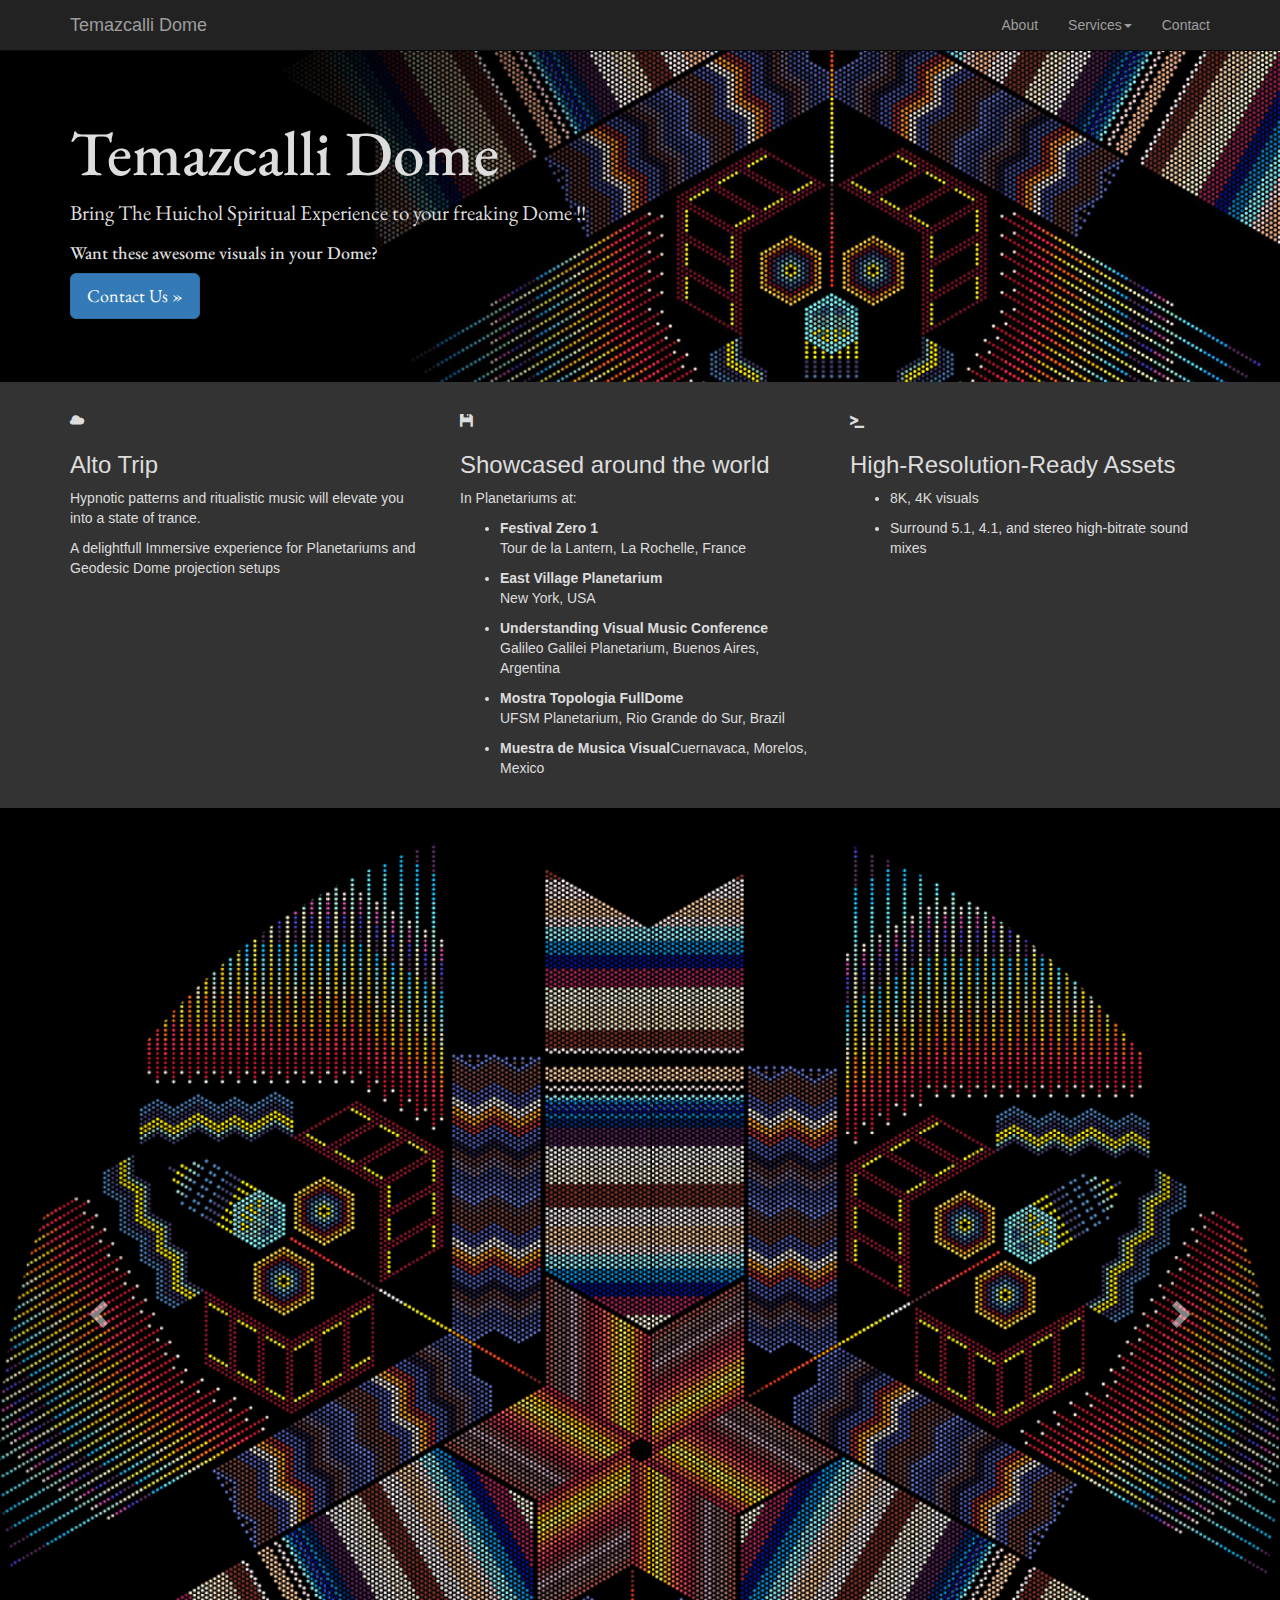
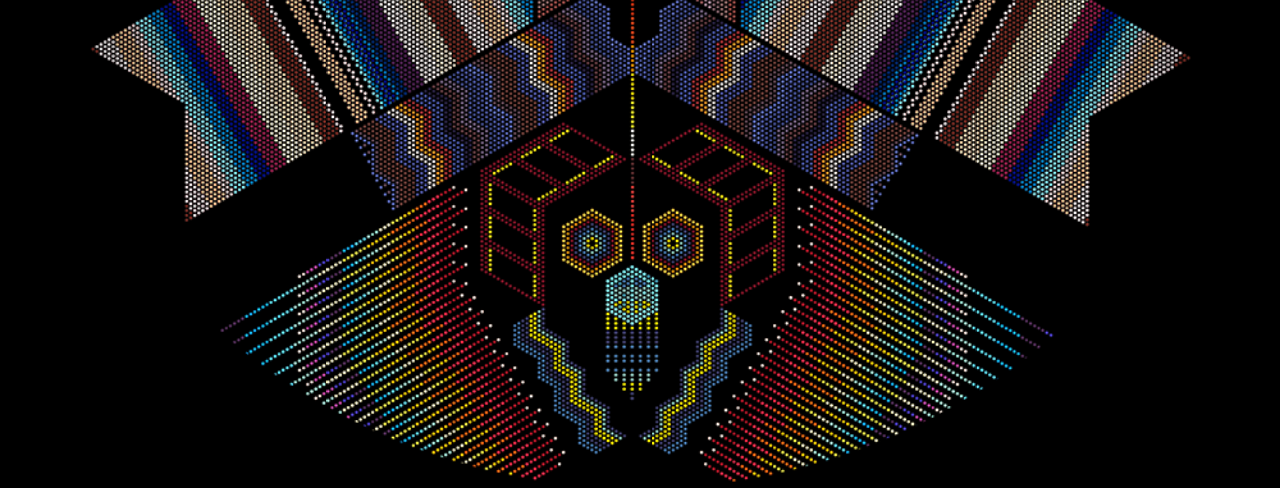
==== www/index.html @ 1f797325 "Initial commit" ====
<!DOCTYPE html>
<html lang="en">
  <head>
    <meta charset="utf-8">
    <meta http-equiv="X-UA-Compatible" content="IE=edge">
    <meta name="viewport" content="width=device-width, initial-scale=1">
    <title>Temazcalli Dome</title>

   <!-- FONT -->
    <link href="https://fonts.googleapis.com/css?family=EB+Garamond" rel="stylesheet">

    <link href="css/bootstrap.min.css" rel="stylesheet">
    <link href="css/estilos.css" rel="stylesheet">

    <!--[if lt IE 9]>
      <script src="https://oss.maxcdn.com/html5shiv/3.7.2/html5shiv.min.js"></script>
      <script src="https://oss.maxcdn.com/respond/1.4.2/respond.min.js"></script>
    <![endif]-->


  </head>
  <body>
     <!-- NAV BAR -->
     <nav class="navbar navbar-inverse navbar-static-top">
     <div class="container">
        <div class="navbar-header">
            <button type="button" class="navbar-toggle collapsed" data-toggle="collapse" data-target="#bs-example-navbar-collapse-1" aria-expanded="false">
               <span class="sr-only">Toggle navigation</span>
               <span class="icon-bar"></span>
               <span class="icon-bar"></span>
               <span class="icon-bar"></span>
            </button>
            <a class="navbar-brand" href="#">Temazcalli Dome</a>
        </div>
        <div class="collapse navbar-collapse" id="bs-example-navbar-collapse-1">
            <ul class="nav navbar-nav navbar-right">
               <li><a href="#">About</a></li>
               <li class="dropdown">
                  <a href="#" class="dropdown-toggle" data-toggle="dropdown" role="button" aria-haspopup="true" aria-expanded="false">Services<span class="caret"></span></a>
                  <ul class="dropdown-menu">
                     <li><a href="#">Design</a></li>
                     <li><a href="#">Development</a></li>
                     <li><a href="#">Consulting</a></li>
                  </ul>
               </li>
               <li><a href="#">Contact</a></li>
            </ul>
        </div>
     </div>
   </nav>

   <!-- JUMBOTRON LANDING -->

   <div class="jumbotron">
	<div class="container">
		<h1>Temazcalli Dome</h1>
		<p>Bring The Huichol Spiritual Experience to your freaking Dome !!</p>
      <h4>Want these awesome visuals in your Dome?</h4>
		<p>
         <a class="btn btn-primary btn-lg" href="#" role="button">Contact Us »</a>
      </p>
	</div>
</div>

<!-- A 3 COLUMN GRID -->

<div class="container">
   <div class="row">
      <div class="col-md-4">
         <span class="glyphicon glyphicon-cloud" aria-hidden="true"></span>
         <h3>Alto Trip</h3>
         <p>Hypnotic patterns and ritualistic music will elevate you into a state of trance.</p>
         <p>A delightfull Immersive experience for Planetariums and Geodesic Dome projection setups</p>
      </div>
      <div class="col-md-4">
         <span class="glyphicon glyphicon-floppy-disk" aria-hidden="true"></span>
         <h3>Showcased around the world</h3>
         <p>In Planetariums at:
            <ul>
            <li><strong>Festival Zero 1</strong><br>Tour de la Lantern, La Rochelle, France</li>
            <li><strong>East Village Planetarium</strong><br>New York, USA</li>
            <li><strong>Understanding Visual Music Conference</strong><br>Galileo Galilei Planetarium, Buenos Aires, Argentina</li>
            <li><strong>Mostra Topologia FullDome</strong><br>UFSM Planetarium, Rio Grande do Sur, Brazil</li>
            <li><strong>Muestra de Musica Visual</strong>Cuernavaca, Morelos, Mexico</li>
         </ul></p>
      </div>
      <div class="col-md-4">
         <span class="glyphicon glyphicon-console" aria-hidden="true"></span>
         <h3>High-Resolution-Ready Assets </h3>
         <ul>
            <li>8K, 4K visuals</li>
            <li>Surround 5.1, 4.1, and stereo high-bitrate sound mixes</li>
         </ul>
      </div>
   </div>
</div>

<!-- Carousel
    ================================================== -->
    <div id="myCarousel" class="carousel slide" data-ride="carousel">
      <!-- Indicators -->
      <!--
      <ol class="carousel-indicators">
        <li data-target="#myCarousel" data-slide-to="0" class="active"></li>
        <li data-target="#myCarousel" data-slide-to="1"></li>
        <li data-target="#myCarousel" data-slide-to="2"></li>
      </ol>
   -->
      <div class="carousel-inner" role="listbox">
        <div class="item active">
          <img class="d-block img-responsive" src="images/temazcalli_1.png" alt="First slide">
         <!--
          <div class="container">
            <div class="carousel-caption">
              <h1>Example headline.</h1>
              <p>Note: If you're viewing this page via a <code>file://</code> URL, the "next" and "previous" Glyphicon buttons on the left and right might not load/display properly due to web browser security rules.</p>
              <p><a class="btn btn-lg btn-primary" href="#" role="button">Sign up today</a></p>
            </div>
          </div>
         -->
        </div>
        <div class="item">
          <img class="d-block img-fluid" src="images/temazcalli_2.png" alt="Second slide">
        </div>
        <div class="item">
          <img class="d-block img-fluid" src="images/temazcalli_3.png" alt="Third slide">
        </div>
      </div>
      <a class="left carousel-control" href="#myCarousel" role="button" data-slide="prev">
        <span class="glyphicon glyphicon-chevron-left" aria-hidden="true"></span>
        <span class="sr-only">Previous</span>
      </a>
      <a class="right carousel-control" href="#myCarousel" role="button" data-slide="next">
        <span class="glyphicon glyphicon-chevron-right" aria-hidden="true"></span>
        <span class="sr-only">Next</span>
      </a>
    </div><!-- /.carousel -->

<script src="https://ajax.googleapis.com/ajax/libs/jquery/1.11.3/jquery.min.js"></script>
    <script src="js/bootstrap.min.js"></script>
    <!--
    <script>
      $('#myCarousel').carousel('pause');
    </script>
    -->
  </body>
</html>
---- www/css/estilos.css ----
body{
   background-color: #333333;
   color: #DDDDDD;
}


.jumbotron{
   font-family: 'EB Garamond', serif;
   background-image: url("../images/temazcalli_0.png");
   background-size: cover;
}

.navbar {
   margin-bottom: 0px;
}

.col-md-4 li{
   margin-bottom: 10px;
}

#myCarousel{
   background-color: black;
   height: 1000px;
   margin-top: 20px;
}

.carousel-inner>.item>img, .carousel-inner>.item>a>img {
   display: block;
   height: auto;
   max-width: 100%;
   line-height: 1;
   width: 100%; // TO CENTER IMAGE IN CAROUSEL
}
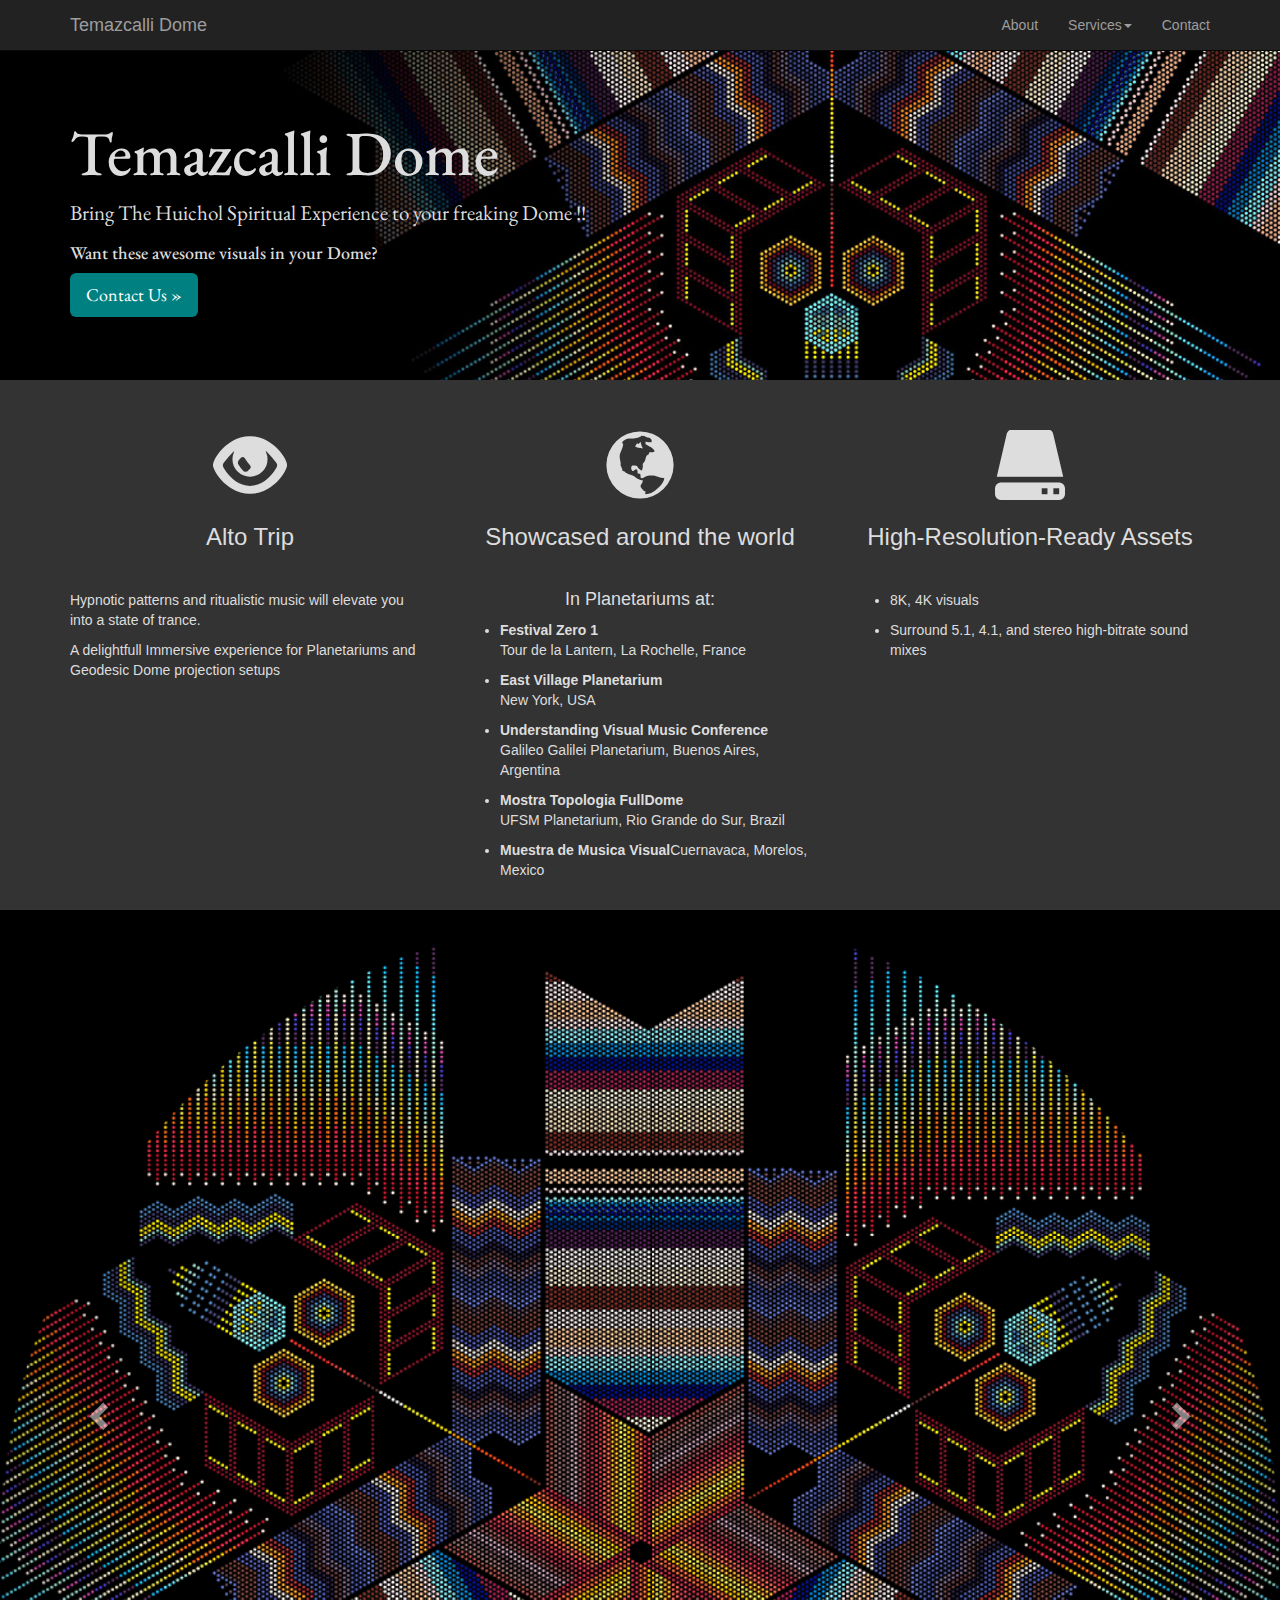
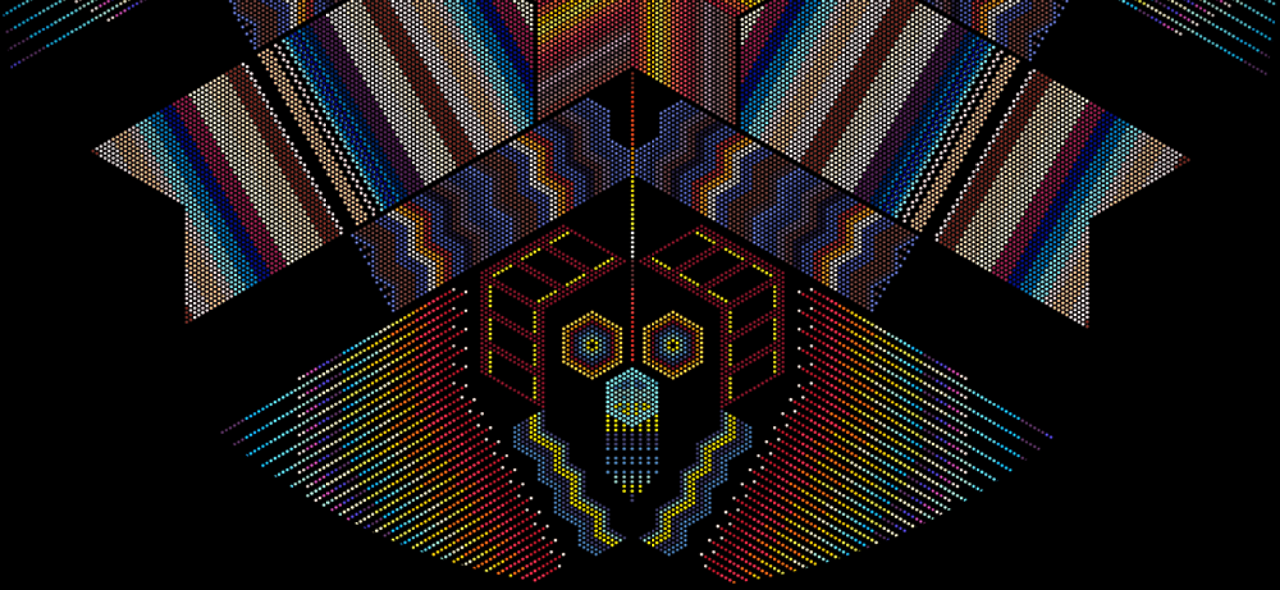
==== commit 82a6ca80: "Changed Glyphicons and coolStufSection" ====
--- a/www/index.html
+++ b/www/index.html
@@ -63,37 +63,38 @@
 </div>
 
 <!-- A 3 COLUMN GRID -->
-
-<div class="container">
-   <div class="row">
-      <div class="col-md-4">
-         <span class="glyphicon glyphicon-cloud" aria-hidden="true"></span>
-         <h3>Alto Trip</h3>
-         <p>Hypnotic patterns and ritualistic music will elevate you into a state of trance.</p>
-         <p>A delightfull Immersive experience for Planetariums and Geodesic Dome projection setups</p>
-      </div>
-      <div class="col-md-4">
-         <span class="glyphicon glyphicon-floppy-disk" aria-hidden="true"></span>
-         <h3>Showcased around the world</h3>
-         <p>In Planetariums at:
+<section class="coolStuffSection">
+   <div class="container">
+      <div class="row">
+         <div class="col-md-4">
+            <span class="glyphicon glyphicon-eye-open" aria-hidden="true"></span>
+            <h3>Alto Trip</h3>
+            <p>Hypnotic patterns and ritualistic music will elevate you into a state of trance.</p>
+            <p>A delightfull Immersive experience for Planetariums and Geodesic Dome projection setups</p>
+         </div>
+         <div class="col-md-4">
+            <span class="glyphicon glyphicon-globe" aria-hidden="true"></span>
+            <h3>Showcased around the world</h3>
+            <p><h4>In Planetariums at:</h4>
+               <ul>
+               <li><strong>Festival Zero 1</strong><br>Tour de la Lantern, La Rochelle, France</li>
+               <li><strong>East Village Planetarium</strong><br>New York, USA</li>
+               <li><strong>Understanding Visual Music Conference</strong><br>Galileo Galilei Planetarium, Buenos Aires, Argentina</li>
+               <li><strong>Mostra Topologia FullDome</strong><br>UFSM Planetarium, Rio Grande do Sur, Brazil</li>
+               <li><strong>Muestra de Musica Visual</strong>Cuernavaca, Morelos, Mexico</li>
+            </ul></p>
+         </div>
+         <div class="col-md-4">
+            <span class="glyphicon glyphicon-hdd" aria-hidden="true"></span>
+            <h3>High-Resolution-Ready Assets </h3>
             <ul>
-            <li><strong>Festival Zero 1</strong><br>Tour de la Lantern, La Rochelle, France</li>
-            <li><strong>East Village Planetarium</strong><br>New York, USA</li>
-            <li><strong>Understanding Visual Music Conference</strong><br>Galileo Galilei Planetarium, Buenos Aires, Argentina</li>
-            <li><strong>Mostra Topologia FullDome</strong><br>UFSM Planetarium, Rio Grande do Sur, Brazil</li>
-            <li><strong>Muestra de Musica Visual</strong>Cuernavaca, Morelos, Mexico</li>
-         </ul></p>
-      </div>
-      <div class="col-md-4">
-         <span class="glyphicon glyphicon-console" aria-hidden="true"></span>
-         <h3>High-Resolution-Ready Assets </h3>
-         <ul>
-            <li>8K, 4K visuals</li>
-            <li>Surround 5.1, 4.1, and stereo high-bitrate sound mixes</li>
-         </ul>
+               <li>8K, 4K visuals</li>
+               <li>Surround 5.1, 4.1, and stereo high-bitrate sound mixes</li>
+            </ul>
+         </div>
       </div>
    </div>
-</div>
+</section>
 
 <!-- Carousel
     ================================================== -->
--- a/www/css/estilos.css
+++ b/www/css/estilos.css
@@ -8,6 +8,11 @@
    font-family: 'EB Garamond', serif;
    background-image: url("../images/temazcalli_0.png");
    background-size: cover;
+}
+
+.btn-primary{
+   background-color: teal;
+   border: 0px;
 }
 
 .navbar {
@@ -31,3 +36,23 @@
    line-height: 1;
    width: 100%; // TO CENTER IMAGE IN CAROUSEL
 }
+
+.coolStuffSection{
+   text-align: center;
+   margin-top: 50px;
+}
+
+.coolStuffSection p{
+   text-align: left;
+}
+.coolStuffSection ul{
+   text-align: left;
+}
+
+.coolStuffSection h3{
+   margin-bottom: 40px;
+}
+
+.glyphicon{
+   font-size: 70px;
+}
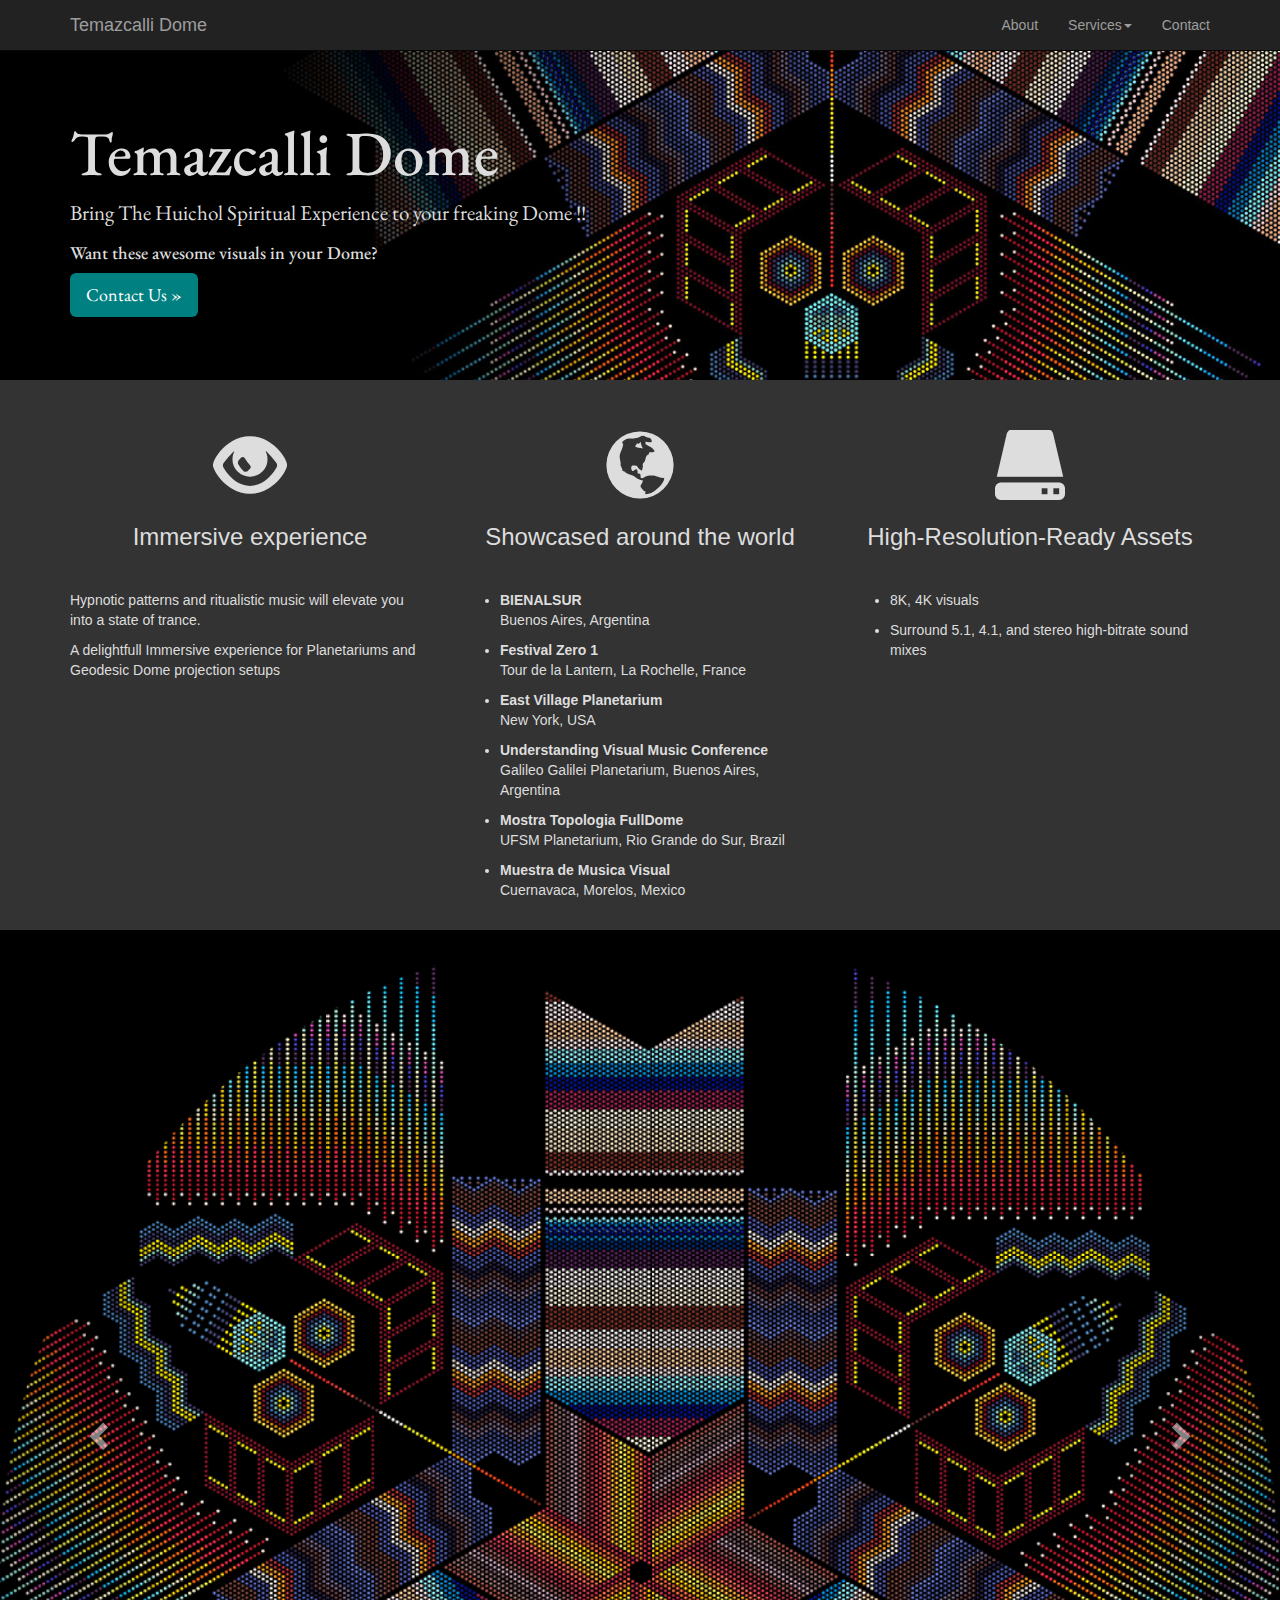
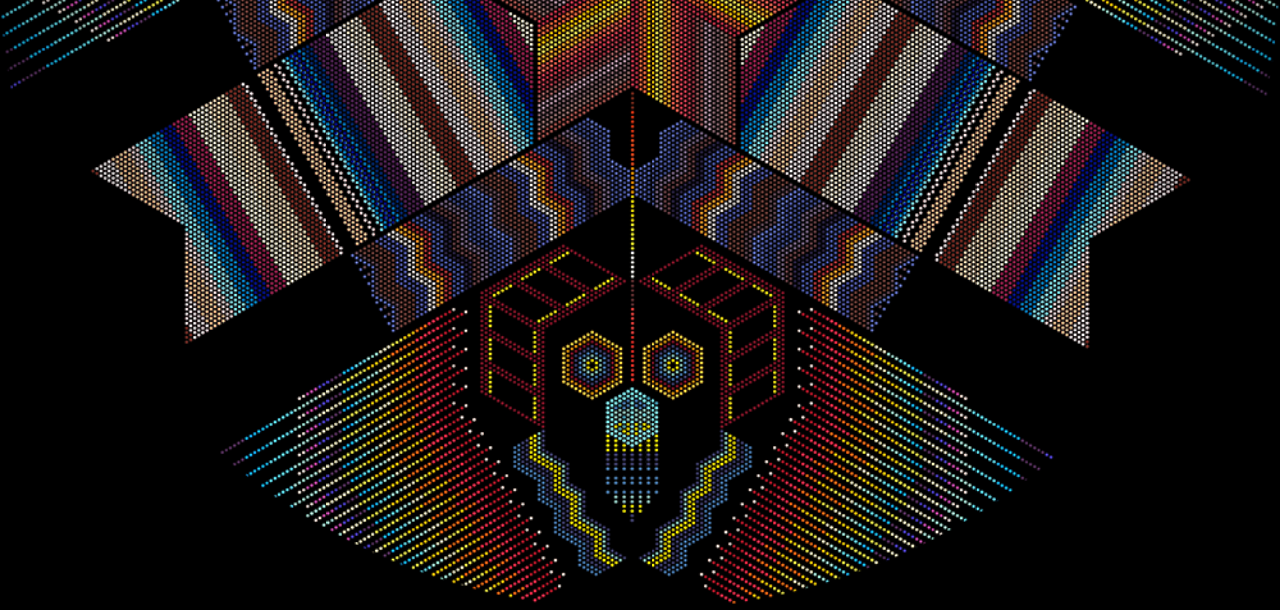
==== commit e0b360a7: "cambios en index y archivo con datos de temazalli" ====
--- a/www/index.html
+++ b/www/index.html
@@ -1,116 +1,123 @@
 <!DOCTYPE html>
 <html lang="en">
-  <head>
-    <meta charset="utf-8">
-    <meta http-equiv="X-UA-Compatible" content="IE=edge">
-    <meta name="viewport" content="width=device-width, initial-scale=1">
-    <title>Temazcalli Dome</title>
 
-   <!-- FONT -->
-    <link href="https://fonts.googleapis.com/css?family=EB+Garamond" rel="stylesheet">
+<head>
+  <meta charset="utf-8">
+  <meta http-equiv="X-UA-Compatible" content="IE=edge">
+  <meta name="viewport" content="width=device-width, initial-scale=1">
+  <title>Temazcalli Dome</title>
 
-    <link href="css/bootstrap.min.css" rel="stylesheet">
-    <link href="css/estilos.css" rel="stylesheet">
+  <!-- FONT -->
+  <link href="https://fonts.googleapis.com/css?family=EB+Garamond" rel="stylesheet">
 
-    <!--[if lt IE 9]>
+  <link href="css/bootstrap.min.css" rel="stylesheet">
+  <link href="css/estilos.css" rel="stylesheet">
+
+  <!--[if lt IE 9]>
       <script src="https://oss.maxcdn.com/html5shiv/3.7.2/html5shiv.min.js"></script>
       <script src="https://oss.maxcdn.com/respond/1.4.2/respond.min.js"></script>
     <![endif]-->
 
 
-  </head>
-  <body>
-     <!-- NAV BAR -->
-     <nav class="navbar navbar-inverse navbar-static-top">
-     <div class="container">
-        <div class="navbar-header">
-            <button type="button" class="navbar-toggle collapsed" data-toggle="collapse" data-target="#bs-example-navbar-collapse-1" aria-expanded="false">
+</head>
+
+<body>
+  <!-- NAV BAR -->
+  <nav class="navbar navbar-inverse navbar-static-top">
+    <div class="container">
+      <div class="navbar-header">
+        <button type="button" class="navbar-toggle collapsed" data-toggle="collapse" data-target="#bs-example-navbar-collapse-1" aria-expanded="false">
                <span class="sr-only">Toggle navigation</span>
                <span class="icon-bar"></span>
                <span class="icon-bar"></span>
                <span class="icon-bar"></span>
             </button>
-            <a class="navbar-brand" href="#">Temazcalli Dome</a>
+        <a class="navbar-brand" href="index.html">Temazcalli Dome</a>
+      </div>
+      <div class="collapse navbar-collapse" id="bs-example-navbar-collapse-1">
+        <ul class="nav navbar-nav navbar-right">
+          <li><a href="about.html">About</a></li>
+          <li class="dropdown">
+            <a href="#" class="dropdown-toggle" data-toggle="dropdown" role="button" aria-haspopup="true" aria-expanded="false">Services<span class="caret"></span></a>
+            <ul class="dropdown-menu">
+              <li><a href="#">Design</a></li>
+              <li><a href="#">Development</a></li>
+              <li><a href="#">Consulting</a></li>
+            </ul>
+          </li>
+          <li><a href="contact.html">Contact</a></li>
+        </ul>
+      </div>
+    </div>
+  </nav>
+
+  <!-- JUMBOTRON LANDING -->
+
+  <div class="jumbotron">
+    <div class="container">
+      <h1>Temazcalli Dome</h1>
+      <p>Bring The Huichol Spiritual Experience to your freaking Dome !!</p>
+      <h4>Want these awesome visuals in your Dome?</h4>
+      <p>
+        <a class="btn btn-primary btn-lg" href="contact.html" role="button">Contact Us »</a>
+      </p>
+    </div>
+  </div>
+
+  <!-- A 3 COLUMN GRID -->
+  <section class="coolStuffSection">
+    <div class="container">
+      <div class="row">
+        <div class="col-md-4">
+          <span class="glyphicon glyphicon-eye-open" aria-hidden="true"></span>
+          <h3>Immersive experience</h3>
+          <p>Hypnotic patterns and ritualistic music will elevate you into a state of trance.</p>
+          <p>A delightfull Immersive experience for Planetariums and Geodesic Dome projection setups</p>
+          <p></p>
+
         </div>
-        <div class="collapse navbar-collapse" id="bs-example-navbar-collapse-1">
-            <ul class="nav navbar-nav navbar-right">
-               <li><a href="#">About</a></li>
-               <li class="dropdown">
-                  <a href="#" class="dropdown-toggle" data-toggle="dropdown" role="button" aria-haspopup="true" aria-expanded="false">Services<span class="caret"></span></a>
-                  <ul class="dropdown-menu">
-                     <li><a href="#">Design</a></li>
-                     <li><a href="#">Development</a></li>
-                     <li><a href="#">Consulting</a></li>
-                  </ul>
-               </li>
-               <li><a href="#">Contact</a></li>
+        <div class="col-md-4">
+          <span class="glyphicon glyphicon-globe" aria-hidden="true"></span>
+          <h3>Showcased around the world</h3>
+          <p>
+            <!-- <h4>In Planetariums at:</h4> -->
+            <ul>
+              <li><strong>BIENALSUR</strong><br>Buenos Aires, Argentina</li>
+              <li><strong>Festival Zero 1</strong><br>Tour de la Lantern, La Rochelle, France</li>
+              <li><strong>East Village Planetarium</strong><br>New York, USA</li>
+              <li><strong>Understanding Visual Music Conference</strong><br>Galileo Galilei Planetarium, Buenos Aires, Argentina</li>
+              <li><strong>Mostra Topologia FullDome</strong><br>UFSM Planetarium, Rio Grande do Sur, Brazil</li>
+              <li><strong>Muestra de Musica Visual</strong><br>Cuernavaca, Morelos, Mexico</li>
             </ul>
+          </p>
         </div>
-     </div>
-   </nav>
+        <div class="col-md-4">
+          <span class="glyphicon glyphicon-hdd" aria-hidden="true"></span>
+          <h3>High-Resolution-Ready Assets </h3>
+          <ul>
+            <li>8K, 4K visuals</li>
+            <li>Surround 5.1, 4.1, and stereo high-bitrate sound mixes</li>
+          </ul>
+        </div>
+      </div>
+    </div>
+  </section>
 
-   <!-- JUMBOTRON LANDING -->
-
-   <div class="jumbotron">
-	<div class="container">
-		<h1>Temazcalli Dome</h1>
-		<p>Bring The Huichol Spiritual Experience to your freaking Dome !!</p>
-      <h4>Want these awesome visuals in your Dome?</h4>
-		<p>
-         <a class="btn btn-primary btn-lg" href="#" role="button">Contact Us »</a>
-      </p>
-	</div>
-</div>
-
-<!-- A 3 COLUMN GRID -->
-<section class="coolStuffSection">
-   <div class="container">
-      <div class="row">
-         <div class="col-md-4">
-            <span class="glyphicon glyphicon-eye-open" aria-hidden="true"></span>
-            <h3>Alto Trip</h3>
-            <p>Hypnotic patterns and ritualistic music will elevate you into a state of trance.</p>
-            <p>A delightfull Immersive experience for Planetariums and Geodesic Dome projection setups</p>
-         </div>
-         <div class="col-md-4">
-            <span class="glyphicon glyphicon-globe" aria-hidden="true"></span>
-            <h3>Showcased around the world</h3>
-            <p><h4>In Planetariums at:</h4>
-               <ul>
-               <li><strong>Festival Zero 1</strong><br>Tour de la Lantern, La Rochelle, France</li>
-               <li><strong>East Village Planetarium</strong><br>New York, USA</li>
-               <li><strong>Understanding Visual Music Conference</strong><br>Galileo Galilei Planetarium, Buenos Aires, Argentina</li>
-               <li><strong>Mostra Topologia FullDome</strong><br>UFSM Planetarium, Rio Grande do Sur, Brazil</li>
-               <li><strong>Muestra de Musica Visual</strong>Cuernavaca, Morelos, Mexico</li>
-            </ul></p>
-         </div>
-         <div class="col-md-4">
-            <span class="glyphicon glyphicon-hdd" aria-hidden="true"></span>
-            <h3>High-Resolution-Ready Assets </h3>
-            <ul>
-               <li>8K, 4K visuals</li>
-               <li>Surround 5.1, 4.1, and stereo high-bitrate sound mixes</li>
-            </ul>
-         </div>
-      </div>
-   </div>
-</section>
-
-<!-- Carousel
+  <!-- Carousel
     ================================================== -->
-    <div id="myCarousel" class="carousel slide" data-ride="carousel">
-      <!-- Indicators -->
-      <!--
+  <div id="myCarousel" class="carousel slide" data-ride="carousel">
+    <!-- Indicators -->
+    <!--
       <ol class="carousel-indicators">
         <li data-target="#myCarousel" data-slide-to="0" class="active"></li>
         <li data-target="#myCarousel" data-slide-to="1"></li>
         <li data-target="#myCarousel" data-slide-to="2"></li>
       </ol>
    -->
-      <div class="carousel-inner" role="listbox">
-        <div class="item active">
-          <img class="d-block img-responsive" src="images/temazcalli_1.png" alt="First slide">
-         <!--
+    <div class="carousel-inner" role="listbox">
+      <div class="item active">
+        <img class="d-block img-responsive" src="images/temazcalli_1.png" alt="First slide">
+        <!--
           <div class="container">
             <div class="carousel-caption">
               <h1>Example headline.</h1>
@@ -119,30 +126,32 @@
             </div>
           </div>
          -->
-        </div>
-        <div class="item">
-          <img class="d-block img-fluid" src="images/temazcalli_2.png" alt="Second slide">
-        </div>
-        <div class="item">
-          <img class="d-block img-fluid" src="images/temazcalli_3.png" alt="Third slide">
-        </div>
       </div>
-      <a class="left carousel-control" href="#myCarousel" role="button" data-slide="prev">
+      <div class="item">
+        <img class="d-block img-fluid" src="images/temazcalli_2.png" alt="Second slide">
+      </div>
+      <div class="item">
+        <img class="d-block img-fluid" src="images/temazcalli_3.png" alt="Third slide">
+      </div>
+    </div>
+    <a class="left carousel-control" href="#myCarousel" role="button" data-slide="prev">
         <span class="glyphicon glyphicon-chevron-left" aria-hidden="true"></span>
         <span class="sr-only">Previous</span>
       </a>
-      <a class="right carousel-control" href="#myCarousel" role="button" data-slide="next">
+    <a class="right carousel-control" href="#myCarousel" role="button" data-slide="next">
         <span class="glyphicon glyphicon-chevron-right" aria-hidden="true"></span>
         <span class="sr-only">Next</span>
       </a>
-    </div><!-- /.carousel -->
+  </div>
+  <!-- /.carousel -->
 
-<script src="https://ajax.googleapis.com/ajax/libs/jquery/1.11.3/jquery.min.js"></script>
-    <script src="js/bootstrap.min.js"></script>
-    <!--
+  <script src="https://ajax.googleapis.com/ajax/libs/jquery/1.11.3/jquery.min.js"></script>
+  <script src="js/bootstrap.min.js"></script>
+  <!--
     <script>
       $('#myCarousel').carousel('pause');
     </script>
     -->
-  </body>
+</body>
+
 </html>
--- a/www/css/estilos.css
+++ b/www/css/estilos.css
@@ -56,3 +56,16 @@
 .glyphicon{
    font-size: 70px;
 }
+
+/*---------- IMAGENES -----------*/
+
+.img-circle {
+width: 45%;
+
+}
+
+/*---------- TEXTO -----------*/
+
+.bio p{
+    text-align: justify;
+}
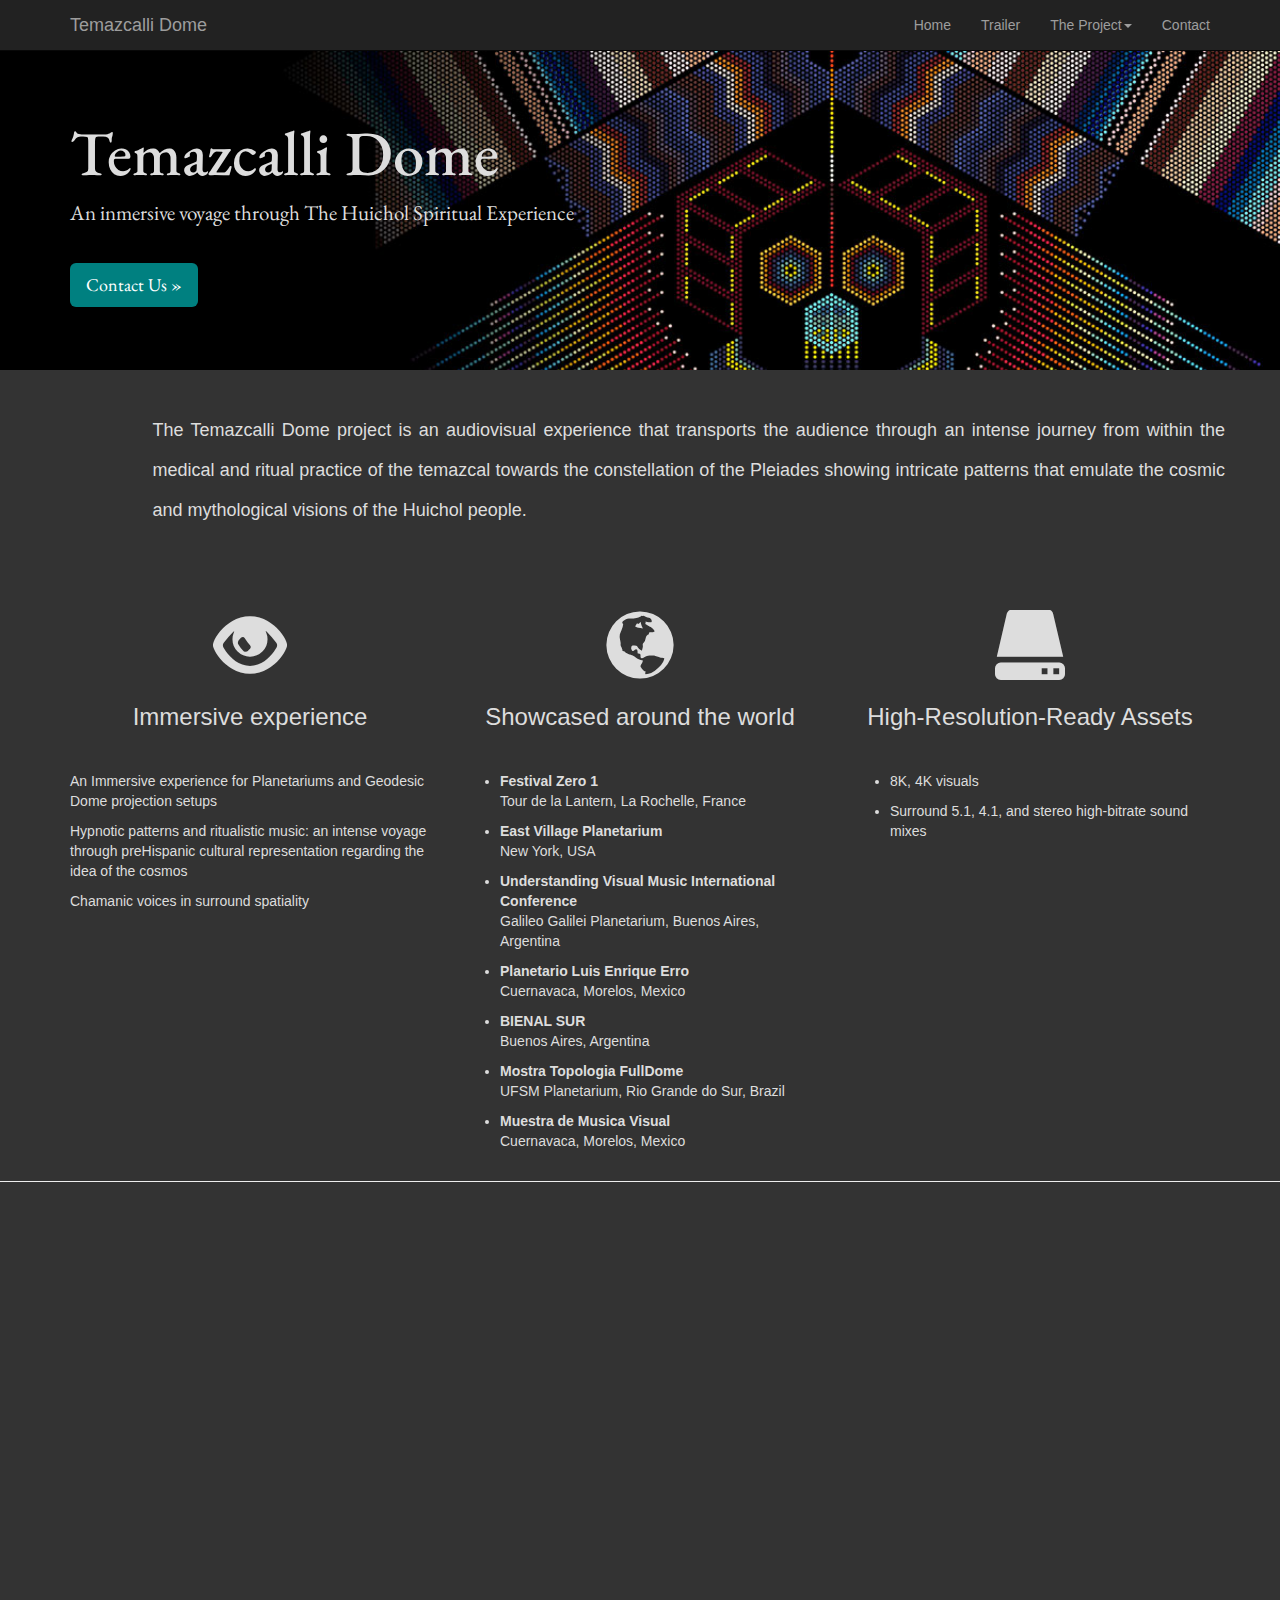
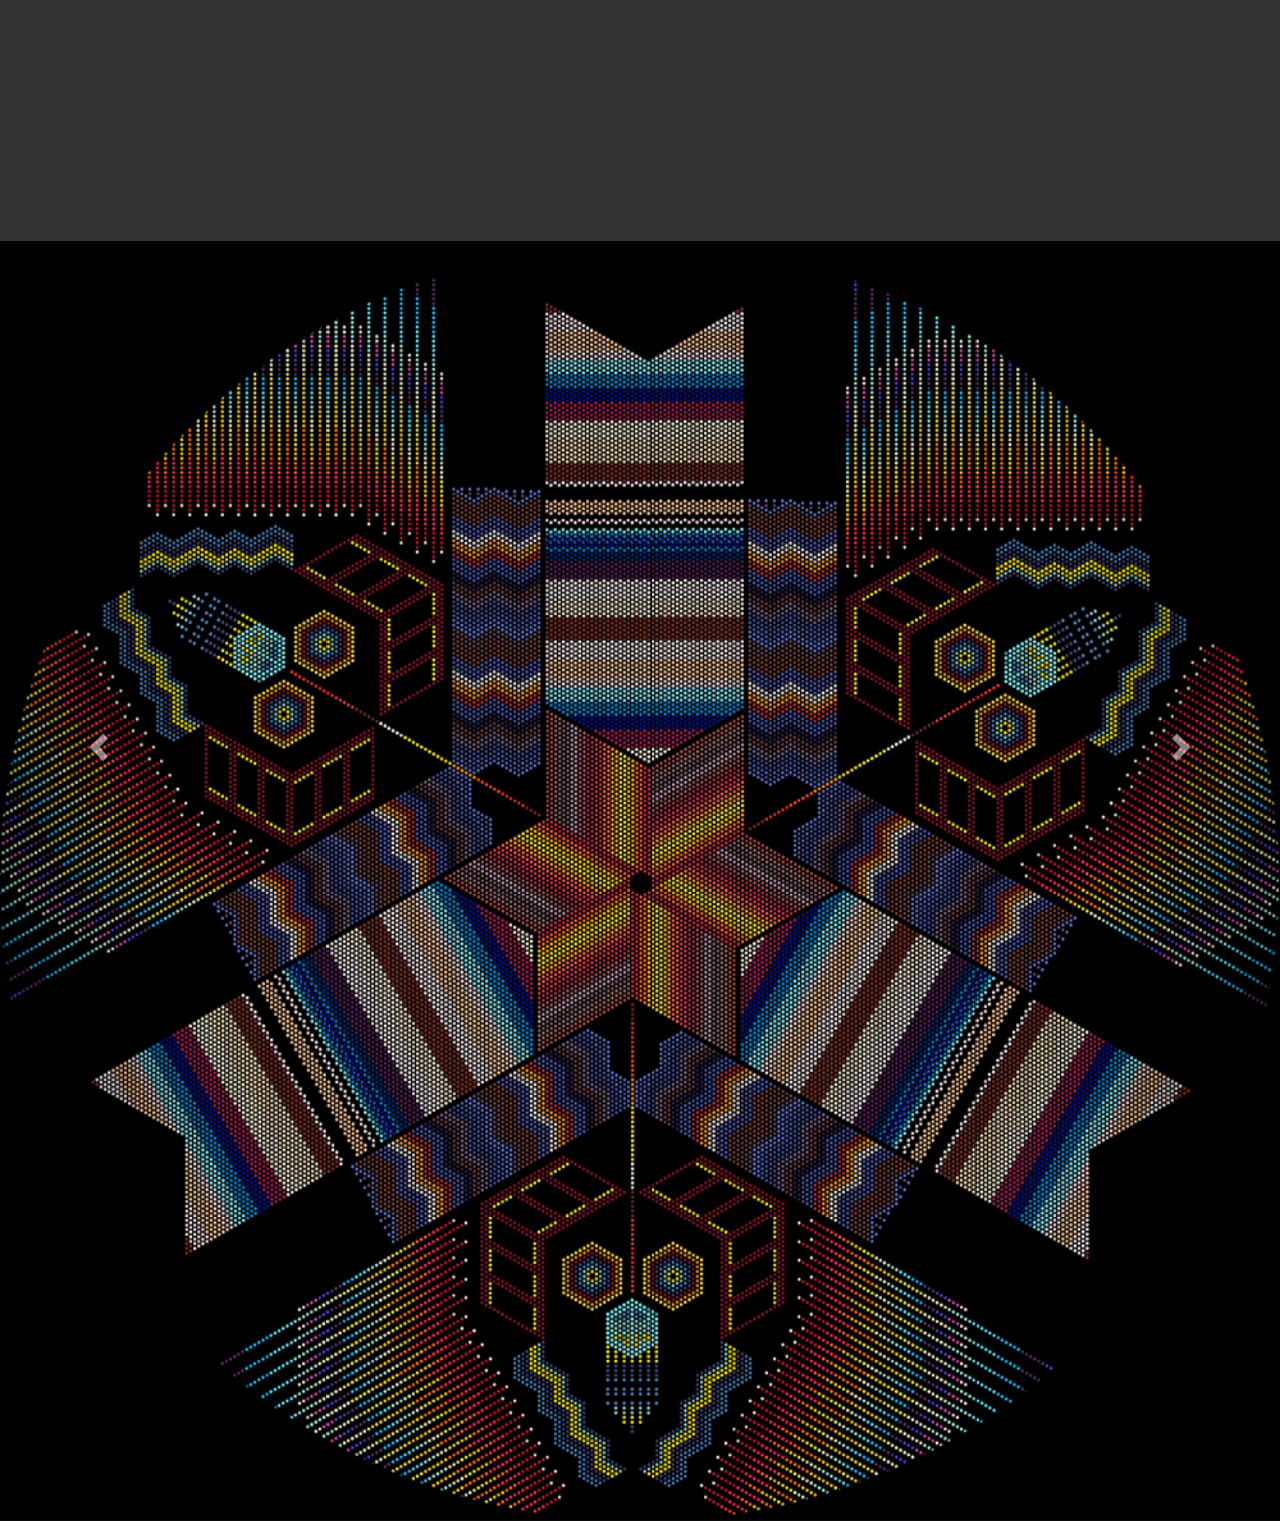
==== commit 4cd29e5b: "Merge all info and content from other Temazcalli Sites. Web MVP Ready." ====
--- a/www/index.html
+++ b/www/index.html
@@ -26,23 +26,28 @@
   <nav class="navbar navbar-inverse navbar-static-top">
     <div class="container">
       <div class="navbar-header">
-        <button type="button" class="navbar-toggle collapsed" data-toggle="collapse" data-target="#bs-example-navbar-collapse-1" aria-expanded="false">
-               <span class="sr-only">Toggle navigation</span>
-               <span class="icon-bar"></span>
-               <span class="icon-bar"></span>
-               <span class="icon-bar"></span>
-            </button>
+        <button type="button" class="navbar-toggle collapsed" data-toggle="collapse" data-target="#bs-example-navbar-collapse-1"
+          aria-expanded="false">
+          <span class="sr-only">Toggle navigation</span>
+          <span class="icon-bar"></span>
+          <span class="icon-bar"></span>
+          <span class="icon-bar"></span>
+        </button>
         <a class="navbar-brand" href="index.html">Temazcalli Dome</a>
       </div>
       <div class="collapse navbar-collapse" id="bs-example-navbar-collapse-1">
         <ul class="nav navbar-nav navbar-right">
-          <li><a href="about.html">About</a></li>
+          <li><a href="index.html">Home</a></li>
+          <li><a href="index.html#trailer">Trailer</a></li>
           <li class="dropdown">
-            <a href="#" class="dropdown-toggle" data-toggle="dropdown" role="button" aria-haspopup="true" aria-expanded="false">Services<span class="caret"></span></a>
+            <a href="project.html#topOfPage" class="dropdown-toggle" data-toggle="dropdown" role="button" aria-haspopup="true"
+              aria-expanded="false">The
+              Project<span class="caret"></span></a>
             <ul class="dropdown-menu">
-              <li><a href="#">Design</a></li>
-              <li><a href="#">Development</a></li>
-              <li><a href="#">Consulting</a></li>
+              <li><a href="project.html#topOfPage">The Authors</a></li>
+              <li><a href="project.html#historical">Culture and Art</a></li>
+              <li><a href="project.html#software">The Software</a></li>
+              <li><a href="project.html#makingOf">Making-of</a></li>
             </ul>
           </li>
           <li><a href="contact.html">Contact</a></li>
@@ -56,13 +61,31 @@
   <div class="jumbotron">
     <div class="container">
       <h1>Temazcalli Dome</h1>
-      <p>Bring The Huichol Spiritual Experience to your freaking Dome !!</p>
-      <h4>Want these awesome visuals in your Dome?</h4>
+      <p>An inmersive voyage through The Huichol Spiritual Experience</p>
+      </br>
       <p>
         <a class="btn btn-primary btn-lg" href="contact.html" role="button">Contact Us »</a>
       </p>
     </div>
   </div>
+
+  <!-- DESCRIPTION  ---  A 3 COLUMN GRID -->
+  <section id="description">
+    <div class="container">
+      <div class="row">
+        <div class="col col-md-offset-1">
+          <h4>
+            <p class="description text-justify">
+              The Temazcalli Dome project is an audiovisual experience that transports the audience through an intense
+              journey from within the medical and ritual practice of the temazcal towards the constellation of the
+              Pleiades showing intricate patterns that emulate the cosmic and mythological visions of the Huichol
+              people.
+          </h4>
+        </div>
+      </div>
+    </div>
+  </section>
+  </br>
 
   <!-- A 3 COLUMN GRID -->
   <section class="coolStuffSection">
@@ -71,8 +94,10 @@
         <div class="col-md-4">
           <span class="glyphicon glyphicon-eye-open" aria-hidden="true"></span>
           <h3>Immersive experience</h3>
-          <p>Hypnotic patterns and ritualistic music will elevate you into a state of trance.</p>
-          <p>A delightfull Immersive experience for Planetariums and Geodesic Dome projection setups</p>
+          <p>An Immersive experience for Planetariums and Geodesic Dome projection setups</p>
+          <p>Hypnotic patterns and ritualistic music: an intense voyage through preHispanic cultural representation
+            regarding the idea of the cosmos</p>
+          <p>Chamanic voices in surround spatiality</p>
           <p></p>
 
         </div>
@@ -82,10 +107,13 @@
           <p>
             <!-- <h4>In Planetariums at:</h4> -->
             <ul>
-              <li><strong>BIENALSUR</strong><br>Buenos Aires, Argentina</li>
               <li><strong>Festival Zero 1</strong><br>Tour de la Lantern, La Rochelle, France</li>
               <li><strong>East Village Planetarium</strong><br>New York, USA</li>
-              <li><strong>Understanding Visual Music Conference</strong><br>Galileo Galilei Planetarium, Buenos Aires, Argentina</li>
+              <li><strong>Understanding Visual Music International Conference</strong><br>Galileo Galilei Planetarium,
+                Buenos Aires,
+                Argentina</li>
+              <li><strong>Planetario Luis Enrique Erro</strong><br>Cuernavaca, Morelos, Mexico</li>
+              <li><strong>BIENAL SUR</strong><br>Buenos Aires, Argentina</li>
               <li><strong>Mostra Topologia FullDome</strong><br>UFSM Planetarium, Rio Grande do Sur, Brazil</li>
               <li><strong>Muestra de Musica Visual</strong><br>Cuernavaca, Morelos, Mexico</li>
             </ul>
@@ -102,6 +130,21 @@
       </div>
     </div>
   </section>
+  <hr>
+
+  <section id="trailer">
+
+    <div class="container-fluid">
+      <!-- If Needed Left and Right Padding in 'md' and 'lg' screen means use container class -->
+      <div class="row">
+        <div class="col">
+          <iframe width="640" height="564" src="https://player.vimeo.com/video/197074549" frameborder="0"
+            allowFullScreen mozallowfullscreen webkitAllowFullScreen></iframe>
+        </div>
+      </div>
+    </div>
+  </section>
+  </br>
 
   <!-- Carousel
     ================================================== -->
@@ -116,7 +159,7 @@
    -->
     <div class="carousel-inner" role="listbox">
       <div class="item active">
-        <img class="d-block img-responsive" src="images/temazcalli_1.png" alt="First slide">
+        <img class="d-block img-responsive" src="images/temazcalli_1.png" alt="The Spirits of the Ritual">
         <!--
           <div class="container">
             <div class="carousel-caption">
@@ -128,20 +171,26 @@
          -->
       </div>
       <div class="item">
-        <img class="d-block img-fluid" src="images/temazcalli_2.png" alt="Second slide">
-      </div>
-      <div class="item">
-        <img class="d-block img-fluid" src="images/temazcalli_3.png" alt="Third slide">
+        <img class="d-block img-fluid" src="images/temazcalli_2.png" alt="Chaman Jaguar">
+      </div>
+      <div class="item">
+        <img class="d-block img-fluid" src="images/temazcalli_3.png" alt="Hikuri (Peyote plant)">
+      </div>
+      <div class="item">
+        <img class="d-block img-fluid" src="images/temazcalli_4.png" alt="Inside the Temazcal">
+      </div>
+      <div class="item">
+        <img class="d-block img-fluid" src="images/temazcalli_5.png" alt="Opening the Doors to Perception">
       </div>
     </div>
     <a class="left carousel-control" href="#myCarousel" role="button" data-slide="prev">
-        <span class="glyphicon glyphicon-chevron-left" aria-hidden="true"></span>
-        <span class="sr-only">Previous</span>
-      </a>
+      <span class="glyphicon glyphicon-chevron-left" aria-hidden="true"></span>
+      <span class="sr-only">Previous</span>
+    </a>
     <a class="right carousel-control" href="#myCarousel" role="button" data-slide="next">
-        <span class="glyphicon glyphicon-chevron-right" aria-hidden="true"></span>
-        <span class="sr-only">Next</span>
-      </a>
+      <span class="glyphicon glyphicon-chevron-right" aria-hidden="true"></span>
+      <span class="sr-only">Next</span>
+    </a>
   </div>
   <!-- /.carousel -->
 
@@ -154,4 +203,4 @@
     -->
 </body>
 
-</html>
+</html>--- a/www/css/estilos.css
+++ b/www/css/estilos.css
@@ -7,6 +7,12 @@
 .jumbotron{
    font-family: 'EB Garamond', serif;
    background-image: url("../images/temazcalli_0.png");
+   background-size: cover;
+}
+
+.info{
+   font-family: 'EB Garamond', serif;
+   background-image: url("../images/1-ojo-de-pez.jpg");
    background-size: cover;
 }
 
@@ -34,7 +40,7 @@
    height: auto;
    max-width: 100%;
    line-height: 1;
-   width: 100%; // TO CENTER IMAGE IN CAROUSEL
+   width: 100%; /*TO CENTER IMAGE IN CAROUSEL*/
 }
 
 .coolStuffSection{
@@ -53,6 +59,36 @@
    margin-bottom: 40px;
 }
 
+#trailer{
+   text-align: center;
+   margin-top: 50px;
+
+}
+
+#description p{
+   line-height: 40px;
+}
+
+#contactListButton{
+   padding: 5px 10px;
+}
+
+#botonEnviar{
+   color: #fff;
+   background-color: #17a2b8;
+}
+
+#botonEnviar:hover{
+   color: #fff;
+   background-color: #17b8b8;
+}
+
+.badge-info{
+   color: #fff;
+   background-color: #17a2b8;
+}
+
+
 .glyphicon{
    font-size: 70px;
 }
